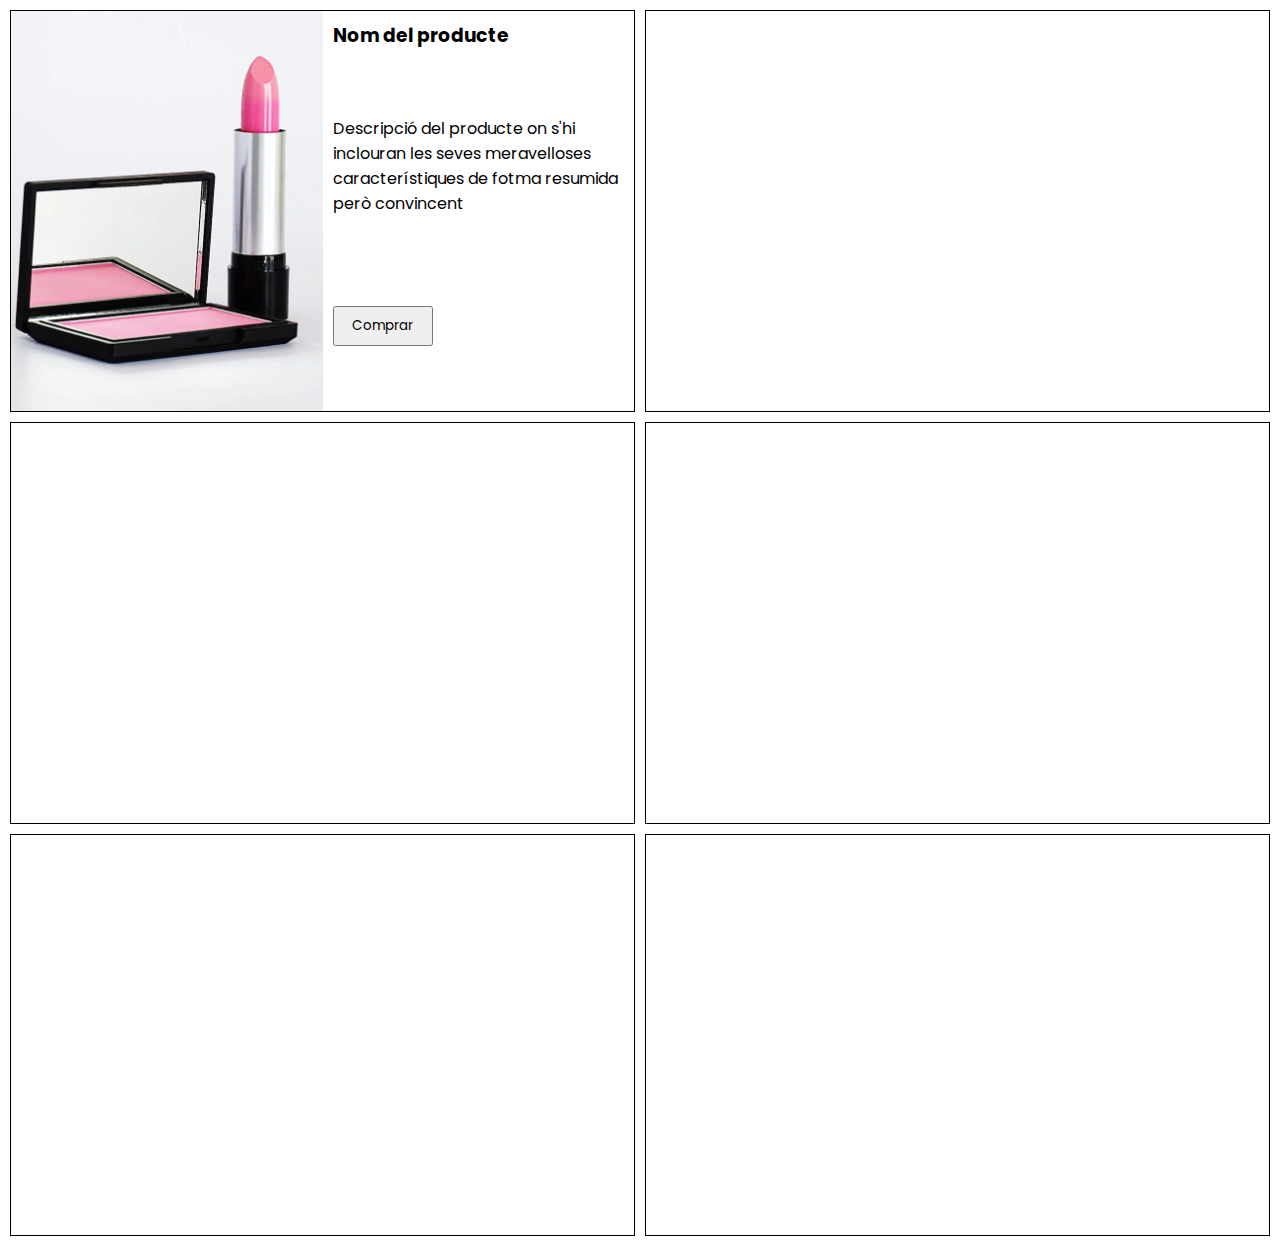
==== RepasoExamen/index.html @ dd25179c "repaso examen" ====
<!DOCTYPE html>
<html lang="en">
<head>
  <meta charset="UTF-8">
  <meta http-equiv="X-UA-Compatible" content="IE=edge">
  <meta name="viewport" content="width=device-width, initial-scale=1.0">
  <title>Repaso grid</title>
  <link rel="stylesheet" href="css/index.css">
</head>
<body>
  <div class="container">
    <div class="producto">
      <div class="imgContainer">
        <img src="img/1.webp" alt="" class="imgProduct">
      </div>
      <div class="text">
        <h3 class="titleProduct">Nom del producte</h3>
        <p class="descriptionProduct">Descripció del producte on s'hi inclouran les seves meravelloses característiques de fotma resumida però convincent</p>
        <button class="buyButton">Comprar</button>
      </div>
    </div>
    <div class="producto">
      <!-- <div class="imgContainer">
        <img src="img/2.webp" alt="" class="imgProduct">
      </div>
      <div>
        <h3 class="titleProduct">Nom del producte</h3>
        <p class="descriptionProduct">Descripció del producte on s'hi inclouran les seves meravelloses característiques de fotma resumida però convincent</p>
        <button class="buyButton">Comprar</button>
      </div> -->
    </div>
    <div class="producto">
      <!-- <div class="imgContainer">
        <img src="img/3.jpeg" alt="" class="imgProduct">
      </div>
      <div>
        <h3 class="titleProduct">Nom del producte</h3>
        <p class="descriptionProduct">Descripció del producte on s'hi inclouran les seves meravelloses característiques de fotma resumida però convincent</p>
        <button class="buyButton">Comprar</button>
      </div> -->
    </div>
    <div class="producto">
      <!-- <div class="imgContainer">
        <img src="img/4.webp" alt="" class="imgProduct">
      </div>
      <div>
        <h3 class="titleProduct">Nom del producte</h3>
        <p class="descriptionProduct">Descripció del producte on s'hi inclouran les seves meravelloses característiques de fotma resumida però convincent</p>
        <button class="buyButton">Comprar</button>
      </div> -->
    </div>
    <div class="producto">
      <!-- <div class="imgContainer">
        <img src="img/5.webp" alt="" class="imgProduct">
      </div>
      <div>
        <h3 class="titleProduct">Nom del producte</h3>
        <p class="descriptionProduct">Descripció del producte on s'hi inclouran les seves meravelloses característiques de fotma resumida però convincent</p>
        <button class="buyButton">Comprar</button>
      </div> -->
    </div>
    <div class="producto">
      <!-- <div class="imgContainer">
        <img src="img/6.jpg" alt="" class="imgProduct">
      </div>
      <div>
        <h3 class="titleProduct">Nom del producte</h3>
        <p class="descriptionProduct">Descripció del producte on s'hi inclouran les seves meravelloses característiques de fotma resumida però convincent</p>
        <button class="buyButton">Comprar</button>
      </div> -->
    </div>
  </div>
</body>
</html>
---- RepasoExamen/css/index.css ----
@import url('https://fonts.googleapis.com/css2?family=Poppins&display=swap');

* {
  margin: 0;
  padding: 0;
  font-family: 'poppins';
  font-weight: medium;
}

.container {
  display: grid;
  grid-template-columns: repeat(auto-fit, minmax(500px, 1fr));
  grid-auto-flow: dense;
  gap: 10px;
  padding: 10px;
}

.producto {
  height: 400px;
  border: 1px solid black;
  display: grid;
  grid-template-columns: 1fr 1fr;
}

img.imgProduct {
  width: 100%;
  height: 100%;
  object-fit: cover;
}

.text {
  padding: 10px;
  display: grid;
  grid-template-rows: 1fr 2fr 1fr;
}

.buyButton {
  width: 100px;
  height: 40px;
}
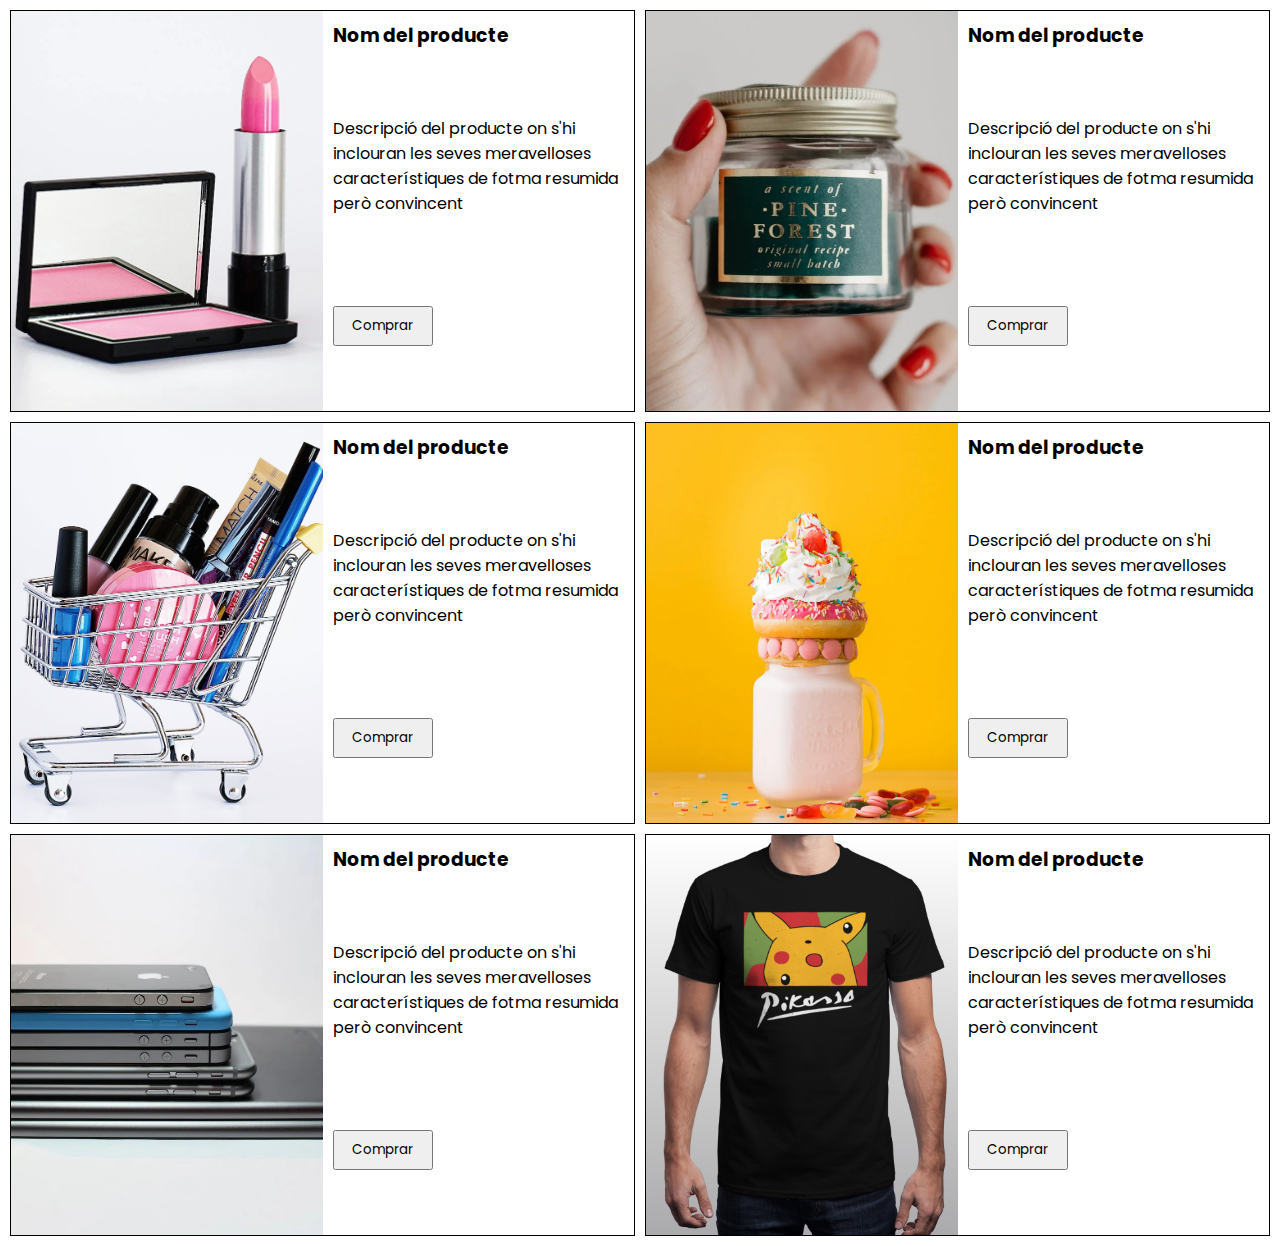
==== commit 1250b91c: "01/06 9:58" ====
--- a/RepasoExamen/index.html
+++ b/RepasoExamen/index.html
@@ -20,54 +20,54 @@
       </div>
     </div>
     <div class="producto">
-      <!-- <div class="imgContainer">
+      <div class="imgContainer">
         <img src="img/2.webp" alt="" class="imgProduct">
       </div>
-      <div>
+      <div class="text">
         <h3 class="titleProduct">Nom del producte</h3>
         <p class="descriptionProduct">Descripció del producte on s'hi inclouran les seves meravelloses característiques de fotma resumida però convincent</p>
         <button class="buyButton">Comprar</button>
-      </div> -->
+      </div>
     </div>
     <div class="producto">
-      <!-- <div class="imgContainer">
+      <div class="imgContainer">
         <img src="img/3.jpeg" alt="" class="imgProduct">
       </div>
-      <div>
+      <div class="text">
         <h3 class="titleProduct">Nom del producte</h3>
         <p class="descriptionProduct">Descripció del producte on s'hi inclouran les seves meravelloses característiques de fotma resumida però convincent</p>
         <button class="buyButton">Comprar</button>
-      </div> -->
+      </div>
     </div>
     <div class="producto">
-      <!-- <div class="imgContainer">
+      <div class="imgContainer">
         <img src="img/4.webp" alt="" class="imgProduct">
       </div>
-      <div>
+      <div class="text">
         <h3 class="titleProduct">Nom del producte</h3>
         <p class="descriptionProduct">Descripció del producte on s'hi inclouran les seves meravelloses característiques de fotma resumida però convincent</p>
         <button class="buyButton">Comprar</button>
-      </div> -->
+      </div>
     </div>
     <div class="producto">
-      <!-- <div class="imgContainer">
+      <div class="imgContainer">
         <img src="img/5.webp" alt="" class="imgProduct">
       </div>
-      <div>
+      <div class="text">
         <h3 class="titleProduct">Nom del producte</h3>
         <p class="descriptionProduct">Descripció del producte on s'hi inclouran les seves meravelloses característiques de fotma resumida però convincent</p>
         <button class="buyButton">Comprar</button>
-      </div> -->
+      </div>
     </div>
     <div class="producto">
-      <!-- <div class="imgContainer">
+      <div class="imgContainer">
         <img src="img/6.jpg" alt="" class="imgProduct">
       </div>
-      <div>
+      <div class="text">
         <h3 class="titleProduct">Nom del producte</h3>
         <p class="descriptionProduct">Descripció del producte on s'hi inclouran les seves meravelloses característiques de fotma resumida però convincent</p>
         <button class="buyButton">Comprar</button>
-      </div> -->
+      </div>
     </div>
   </div>
 </body>
--- a/RepasoExamen/css/index.css
+++ b/RepasoExamen/css/index.css
@@ -1,9 +1,9 @@
-@import url('https://fonts.googleapis.com/css2?family=Poppins&display=swap');
+@import url("https://fonts.googleapis.com/css2?family=Poppins&display=swap");
 
 * {
   margin: 0;
   padding: 0;
-  font-family: 'poppins';
+  font-family: "poppins";
   font-weight: medium;
 }
 
@@ -37,4 +37,4 @@
 .buyButton {
   width: 100px;
   height: 40px;
-}+}
